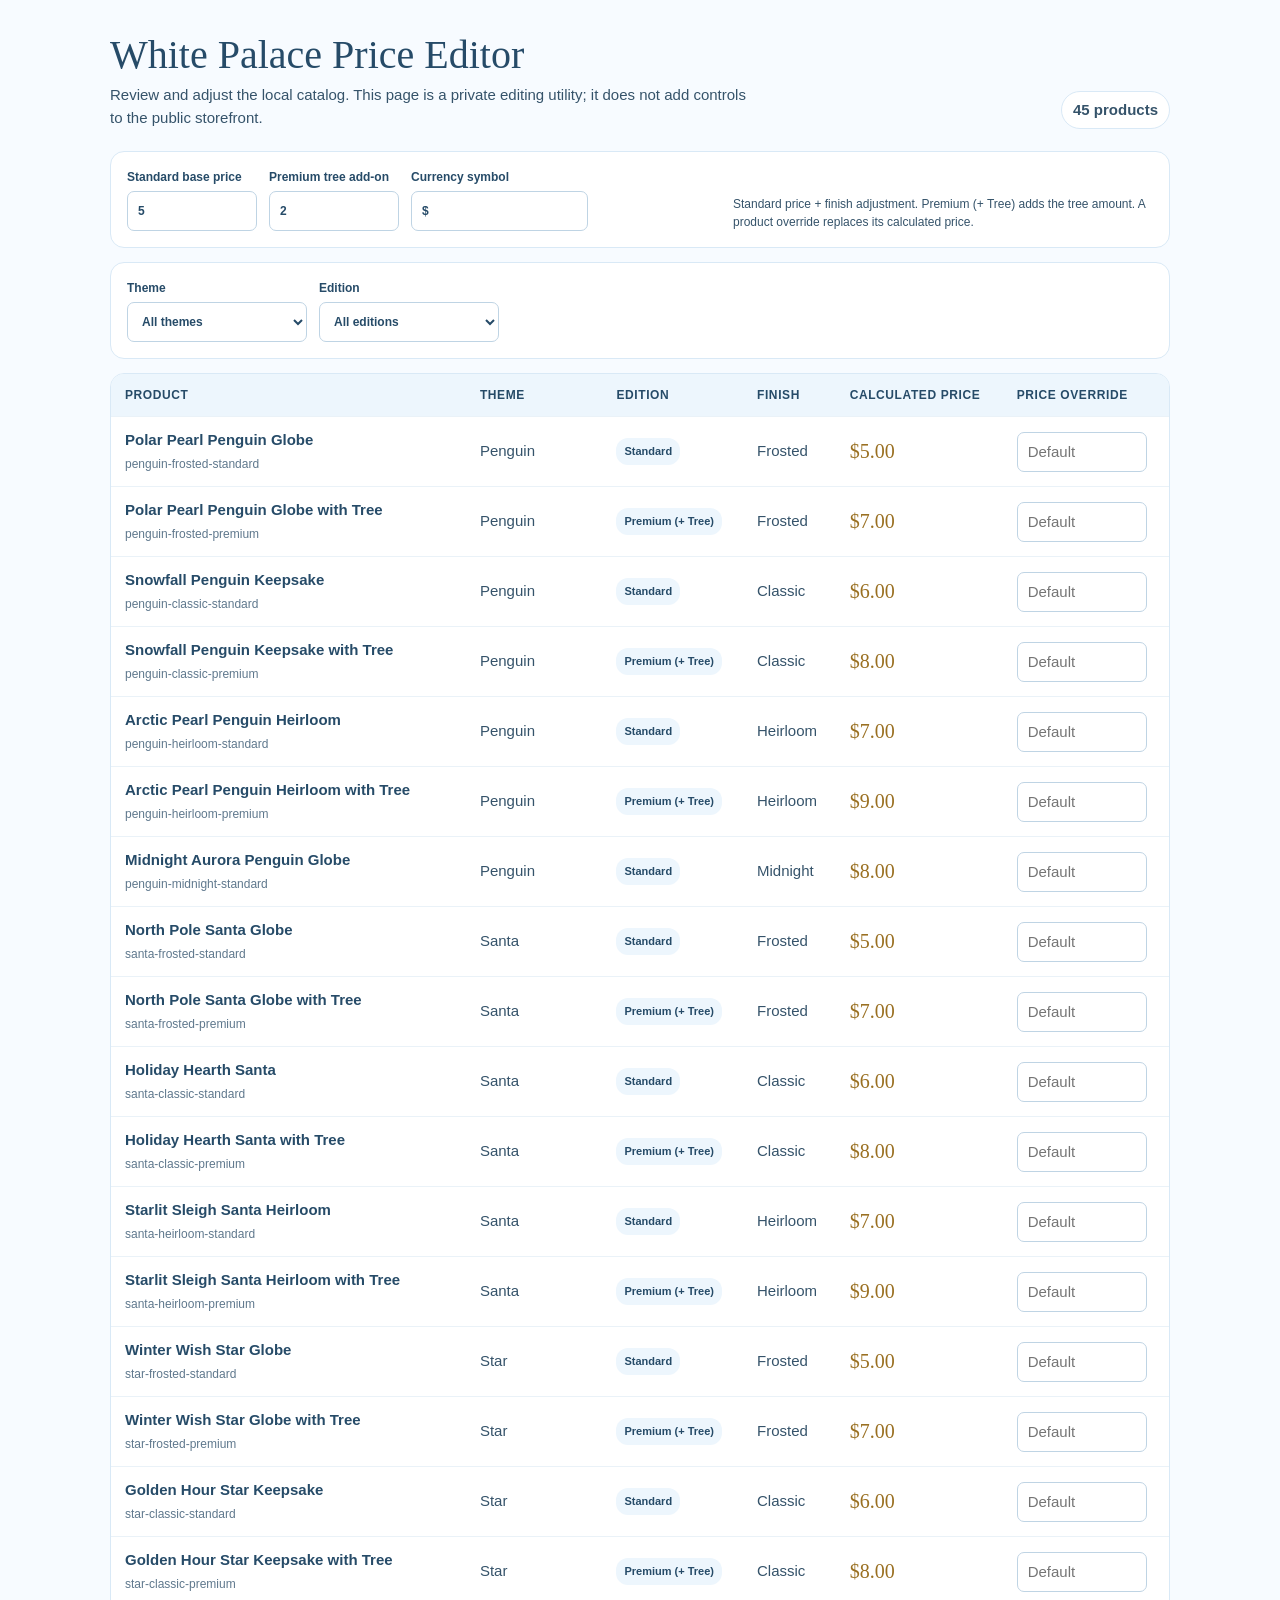
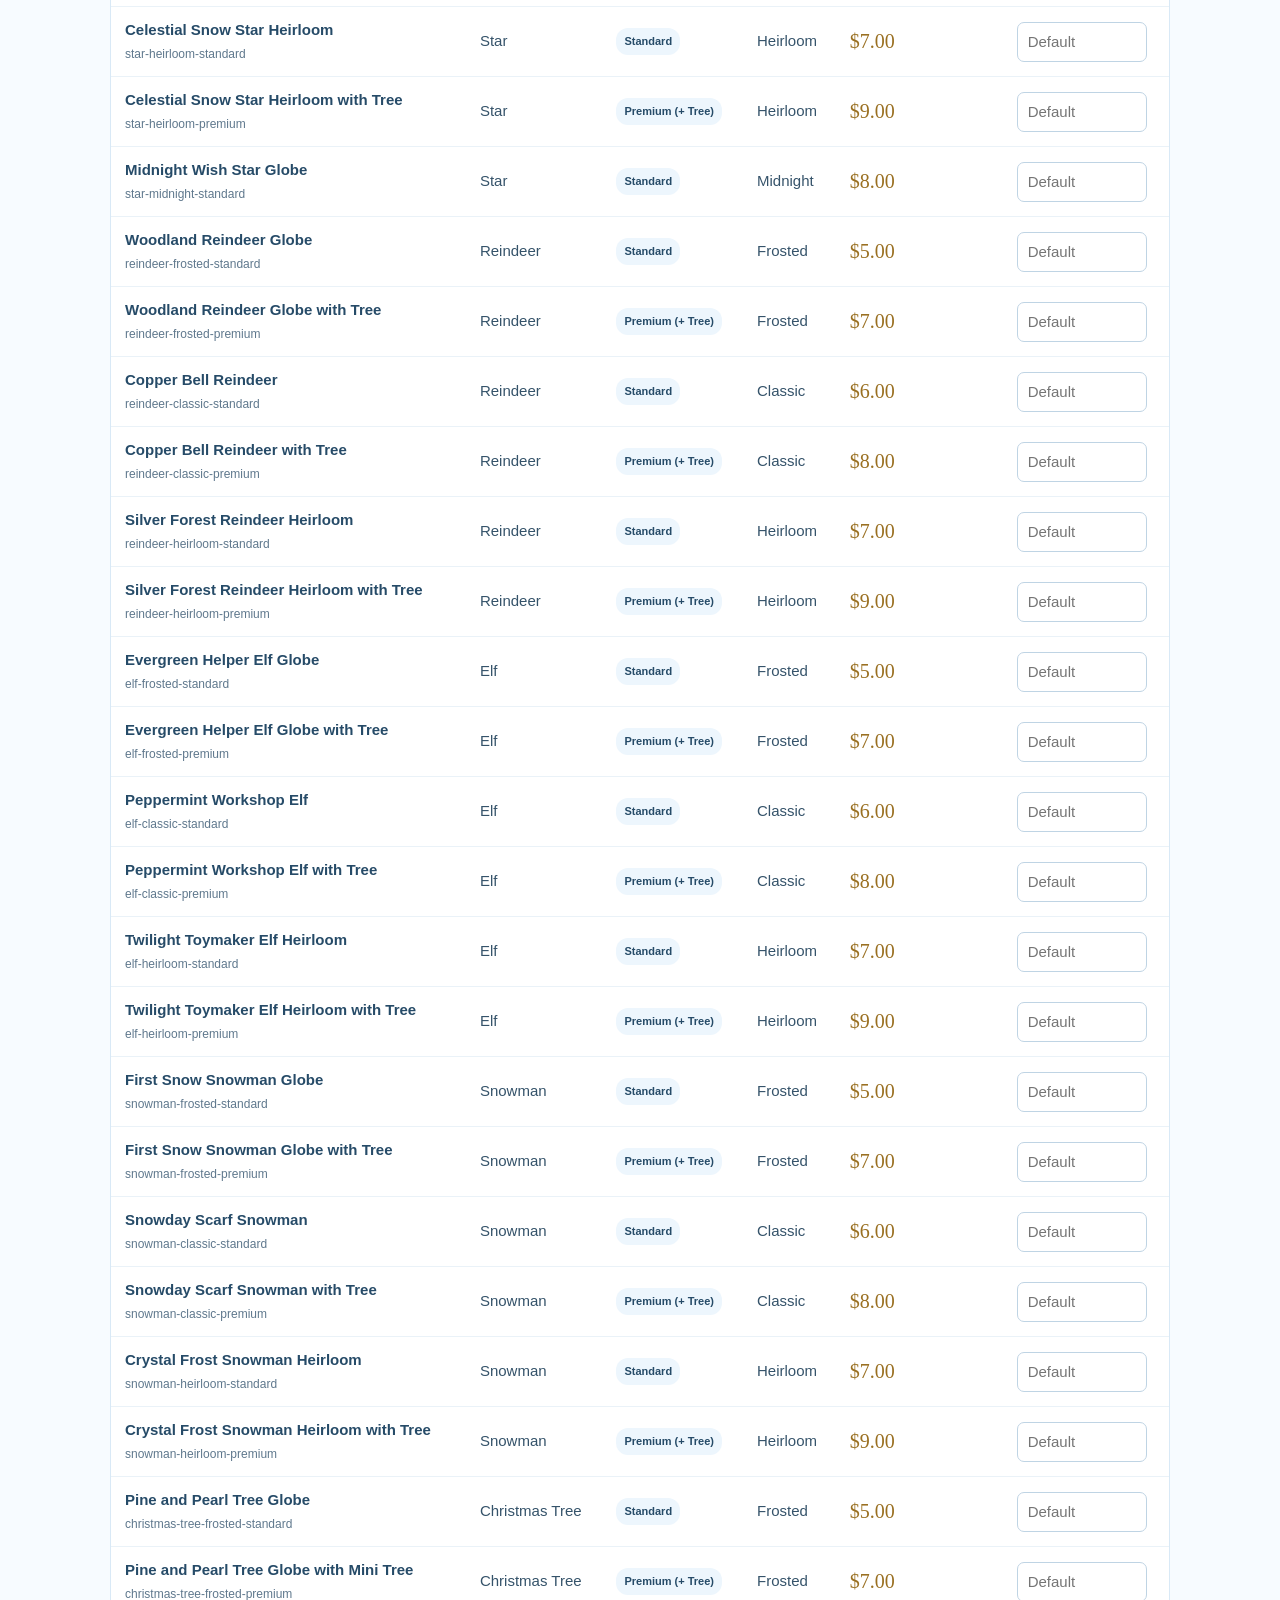
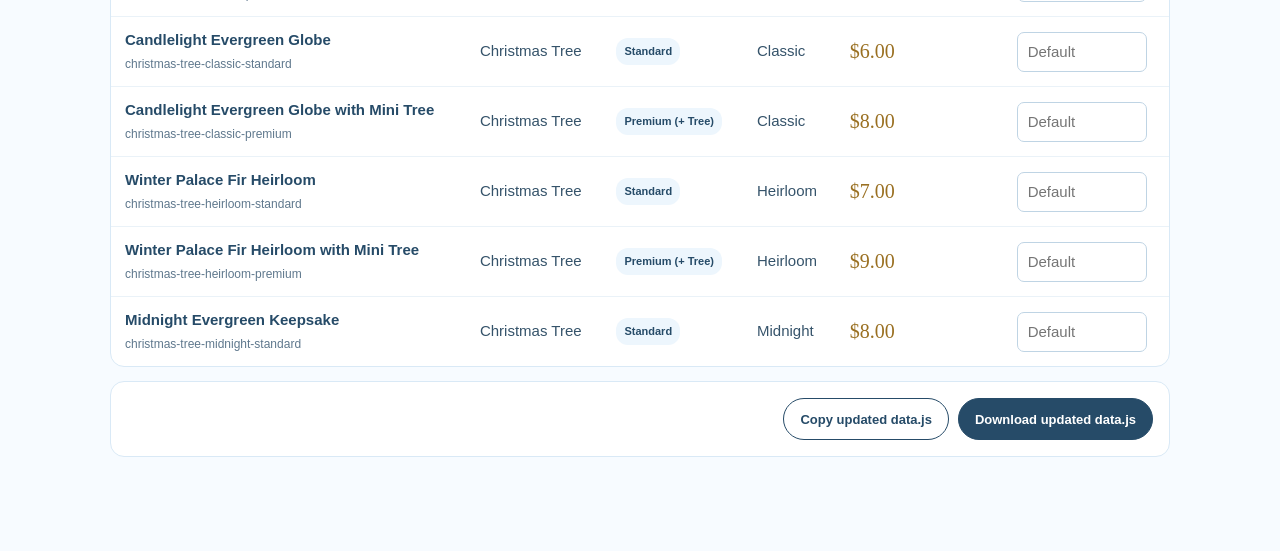
==== price-editor.html @ 303f7d21 "Make Prices Easier To Edit" ====
<!DOCTYPE html>
<html lang="en">
<head>
  <meta charset="UTF-8">
  <meta name="viewport" content="width=device-width, initial-scale=1.0">
  <meta name="theme-color" content="#F7FBFF">
  <title>White Palace | Local Price Editor</title>
  <style>
    :root {
      color-scheme:light;
      --page:#f7fbff; --white:#fff; --navy:#264b68; --slate:#35536a;
      --ice:#4f86af; --border:#d9e9f6; --gold:#9a7022;
    }
    * { box-sizing:border-box; }
    body { margin:0; background:var(--page); color:var(--slate); font:15px/1.5 "Segoe UI",Arial,sans-serif; }
    main { max-width:1100px; margin:34px auto; padding:0 20px 60px; }
    header { display:flex; align-items:end; justify-content:space-between; gap:20px; margin-bottom:22px; }
    h1 { margin:0; color:var(--navy); font:40px/1.05 Georgia,serif; }
    header p { margin:8px 0 0; max-width:640px; }
    .badge { padding:7px 11px; border:1px solid var(--border); border-radius:20px; background:var(--white); font-weight:700; white-space:nowrap; }
    .price-settings,.filters,.toolbar {
      display:flex; align-items:end; flex-wrap:wrap; gap:12px; padding:16px;
      border:1px solid var(--border); border-radius:14px; background:var(--white);
    }
    .price-settings { margin-bottom:14px; }
    label { display:grid; gap:5px; color:var(--navy); font-size:12px; font-weight:800; }
    input,select {
      height:40px; min-width:130px; padding:0 10px; border:1px solid #bfd4e4; border-radius:7px;
      background:#fff; color:var(--navy); font:inherit;
    }
    input[type=number] { width:130px; }
    .hint { margin:0 0 0 auto; max-width:420px; color:var(--slate); font-size:12px; }
    .filters { margin-bottom:14px; }
    .filters label { min-width:180px; }
    .table-wrap { overflow:auto; border:1px solid var(--border); border-radius:14px; background:var(--white); }
    table { width:100%; min-width:740px; border-collapse:collapse; text-align:left; }
    th,td { padding:12px 14px; border-bottom:1px solid #eaf2f8; vertical-align:middle; }
    th { position:sticky; top:0; background:#edf6fd; color:var(--navy); font-size:12px; text-transform:uppercase; letter-spacing:.6px; }
    tbody tr:last-child td { border-bottom:0; }
    .product-name { display:block; color:var(--navy); font-weight:800; }
    .subtle { color:#5f788d; font-size:12px; }
    .edition { display:inline-block; padding:5px 8px; border-radius:12px; background:#edf6fd; color:var(--navy); font-size:11px; font-weight:800; white-space:nowrap; }
    .money { color:var(--gold); font:20px Georgia,serif; white-space:nowrap; }
    .override-input { width:120px; min-width:120px; }
    .toolbar { justify-content:space-between; align-items:center; margin-top:14px; }
    .actions { display:flex; flex-wrap:wrap; gap:9px; }
    button {
      min-height:42px; padding:0 16px; border:1px solid var(--navy); border-radius:22px;
      background:var(--navy); color:#fff; font:700 13px "Segoe UI",Arial,sans-serif; cursor:pointer;
    }
    button.secondary { background:#fff; color:var(--navy); }
    button:hover { background:var(--ice); border-color:var(--ice); color:#fff; }
    .status { min-height:20px; margin:0; font-size:12px; color:var(--navy); }
    .empty { padding:30px; text-align:center; }
    @media(max-width:640px) {
      main { margin-top:22px; padding:0 12px 40px; }
      header { align-items:start; flex-direction:column; }
      h1 { font-size:34px; }
      .hint { margin:0; }
      .toolbar { align-items:start; flex-direction:column; }
    }
  </style>
</head>
<body>
  <main>
    <header>
      <div>
        <h1>White Palace Price Editor</h1>
        <p>Review and adjust the local catalog. This page is a private editing utility; it does not add controls to the public storefront.</p>
      </div>
      <span class="badge" id="itemCount">45 products</span>
    </header>

    <section class="price-settings" aria-label="Global prices">
      <label>Standard base price
        <input id="standardPrice" type="number" min="0" step="0.01">
      </label>
      <label>Premium tree add-on
        <input id="treeAddon" type="number" min="0" step="0.01">
      </label>
      <label>Currency symbol
        <input id="currencySymbol" type="text" maxlength="5">
      </label>
      <p class="hint">Standard price + finish adjustment. Premium (+ Tree) adds the tree amount. A product override replaces its calculated price.</p>
    </section>

    <section class="filters" aria-label="Catalog filters">
      <label>Theme
        <select id="themeFilter"><option value="all">All themes</option></select>
      </label>
      <label>Edition
        <select id="editionFilter">
          <option value="all">All editions</option>
          <option value="standard">Standard</option>
          <option value="premium-tree">Premium (+ Tree)</option>
        </select>
      </label>
    </section>

    <div class="table-wrap">
      <table>
        <thead>
          <tr>
            <th>Product</th><th>Theme</th><th>Edition</th><th>Finish</th><th>Calculated price</th><th>Price override</th>
          </tr>
        </thead>
        <tbody id="catalogRows"></tbody>
      </table>
    </div>

    <section class="toolbar">
      <p class="status" id="status" role="status" aria-live="polite"></p>
      <div class="actions">
        <button class="secondary" type="button" id="copyData">Copy updated data.js</button>
        <button type="button" id="downloadData">Download updated data.js</button>
      </div>
    </section>
  </main>

  <script type="module">
    import { CATALOG_ITEMS, PRICING_CONFIG, THEMES } from "./data.js";

    const config = {
      standardPrice: PRICING_CONFIG.standardPrice,
      premiumTreeAddon: PRICING_CONFIG.premiumTreeAddon,
      currencySymbol: PRICING_CONFIG.currencySymbol,
      finishPriceAdjustments: { ...PRICING_CONFIG.finishPriceAdjustments }
    };
    const items = CATALOG_ITEMS.map((item) => ({ ...item }));
    const rows = document.getElementById("catalogRows");
    const status = document.getElementById("status");
    const themeFilter = document.getElementById("themeFilter");
    const editionFilter = document.getElementById("editionFilter");

    THEMES.forEach((theme) => themeFilter.add(new Option(theme, theme)));
    document.getElementById("standardPrice").value = config.standardPrice;
    document.getElementById("treeAddon").value = config.premiumTreeAddon;
    document.getElementById("currencySymbol").value = config.currencySymbol;
    document.getElementById("itemCount").textContent = `${items.length} products`;

    function currentPrice(item) {
      if (Number.isFinite(item.priceOverride)) return item.priceOverride;
      const addon = item.hasTree || item.edition === "premium-tree" ? config.premiumTreeAddon : 0;
      return config.standardPrice + addon + (config.finishPriceAdjustments[item.finish] || 0);
    }

    function priceText(value) {
      return `${config.currencySymbol}${value.toFixed(2)}`;
    }

    function render() {
      const visible = items.filter((item) =>
        (themeFilter.value === "all" || item.theme === themeFilter.value) &&
        (editionFilter.value === "all" || item.edition === editionFilter.value)
      );
      rows.innerHTML = "";

      visible.forEach((item) => {
        const row = document.createElement("tr");
        const editionLabel = item.edition === "premium-tree" ? "Premium (+ Tree)" : "Standard";
        row.innerHTML = `
          <td><span class="product-name"></span><span class="subtle">${item.id}</span></td>
          <td></td>
          <td><span class="edition"></span></td>
          <td></td>
          <td class="money"></td>
          <td><input class="override-input" type="number" min="0" step="0.01" aria-label="Price override for ${item.name}" placeholder="Default"></td>`;
        row.querySelector(".product-name").textContent = item.name;
        row.children[1].textContent = item.theme;
        row.querySelector(".edition").textContent = editionLabel;
        row.children[3].textContent = item.finish;
        row.querySelector(".money").textContent = priceText(currentPrice(item));
        const override = row.querySelector(".override-input");
        override.value = Number.isFinite(item.priceOverride) ? item.priceOverride : "";
        override.addEventListener("input", () => {
          if (override.value === "") delete item.priceOverride;
          else item.priceOverride = Number(override.value);
          row.querySelector(".money").textContent = priceText(currentPrice(item));
        });
        rows.appendChild(row);
      });

      if (!visible.length) {
        rows.innerHTML = '<tr><td class="empty" colspan="6">No products match these filters.</td></tr>';
      }
    }

    function makeSource() {
      const cleanItems = items.map((item) => {
        const clean = { ...item };
        if (!Number.isFinite(clean.priceOverride)) delete clean.priceOverride;
        return clean;
      });
      return `/*
 * WHITE PALACE CATALOG AND PRICING
 * Change STANDARD_PRICE once to update every Standard globe's base price.
 * Change PREMIUM_TREE_ADDON once to update every Premium (+ Tree) globe's extra cost.
 * A finish adjustment is added after those values. Set priceOverride on one catalog item
 * to replace its calculated price when that individual product needs a special price.
 */
const STANDARD_PRICE = ${Number(config.standardPrice)};
const PREMIUM_TREE_ADDON = ${Number(config.premiumTreeAddon)};
const CURRENCY_SYMBOL = ${JSON.stringify(config.currencySymbol)};
const FINISH_PRICE_ADJUSTMENTS = ${JSON.stringify(config.finishPriceAdjustments, null, 2)};

export const PRICING_CONFIG = Object.freeze({
  standardPrice: STANDARD_PRICE,
  premiumTreeAddon: PREMIUM_TREE_ADDON,
  currencySymbol: CURRENCY_SYMBOL,
  finishPriceAdjustments: Object.freeze({ ...FINISH_PRICE_ADJUSTMENTS })
});

export function getItemPrice(item) {
  if (Number.isFinite(item.priceOverride)) return item.priceOverride;
  const treeAddon = item.hasTree || item.edition === "premium-tree" ? PREMIUM_TREE_ADDON : 0;
  const finishAdjustment = FINISH_PRICE_ADJUSTMENTS[item.finish] || 0;
  return STANDARD_PRICE + treeAddon + finishAdjustment;
}

// IDs retain the storefront's existing URL format so saved product links continue to work.
export const CATALOG_ITEMS = ${JSON.stringify(cleanItems, null, 2)};

export const THEMES = Object.freeze([...new Set(CATALOG_ITEMS.map((item) => item.theme))]);
`;
    }

    document.getElementById("standardPrice").addEventListener("input", (event) => {
      config.standardPrice = Math.max(0, Number(event.target.value) || 0);
      render();
    });
    document.getElementById("treeAddon").addEventListener("input", (event) => {
      config.premiumTreeAddon = Math.max(0, Number(event.target.value) || 0);
      render();
    });
    document.getElementById("currencySymbol").addEventListener("input", (event) => {
      config.currencySymbol = event.target.value || "$";
      render();
    });
    themeFilter.addEventListener("change", render);
    editionFilter.addEventListener("change", render);

    document.getElementById("downloadData").addEventListener("click", () => {
      const blob = new Blob([makeSource()], { type: "text/javascript;charset=utf-8" });
      const url = URL.createObjectURL(blob);
      const anchor = document.createElement("a");
      anchor.href = url;
      anchor.download = "data.js";
      document.body.appendChild(anchor);
      anchor.click();
      anchor.remove();
      window.setTimeout(() => URL.revokeObjectURL(url), 1000);
      status.textContent = "Updated data.js downloaded. Replace the existing catalog file with the downloaded file.";
    });

    document.getElementById("copyData").addEventListener("click", async () => {
      const source = makeSource();
      try {
        await navigator.clipboard.writeText(source);
        status.textContent = "Updated data.js copied to the clipboard.";
      } catch (error) {
        status.textContent = "Clipboard access is unavailable here. Use Download updated data.js instead.";
      }
    });

    render();
  </script>
</body>
</html>
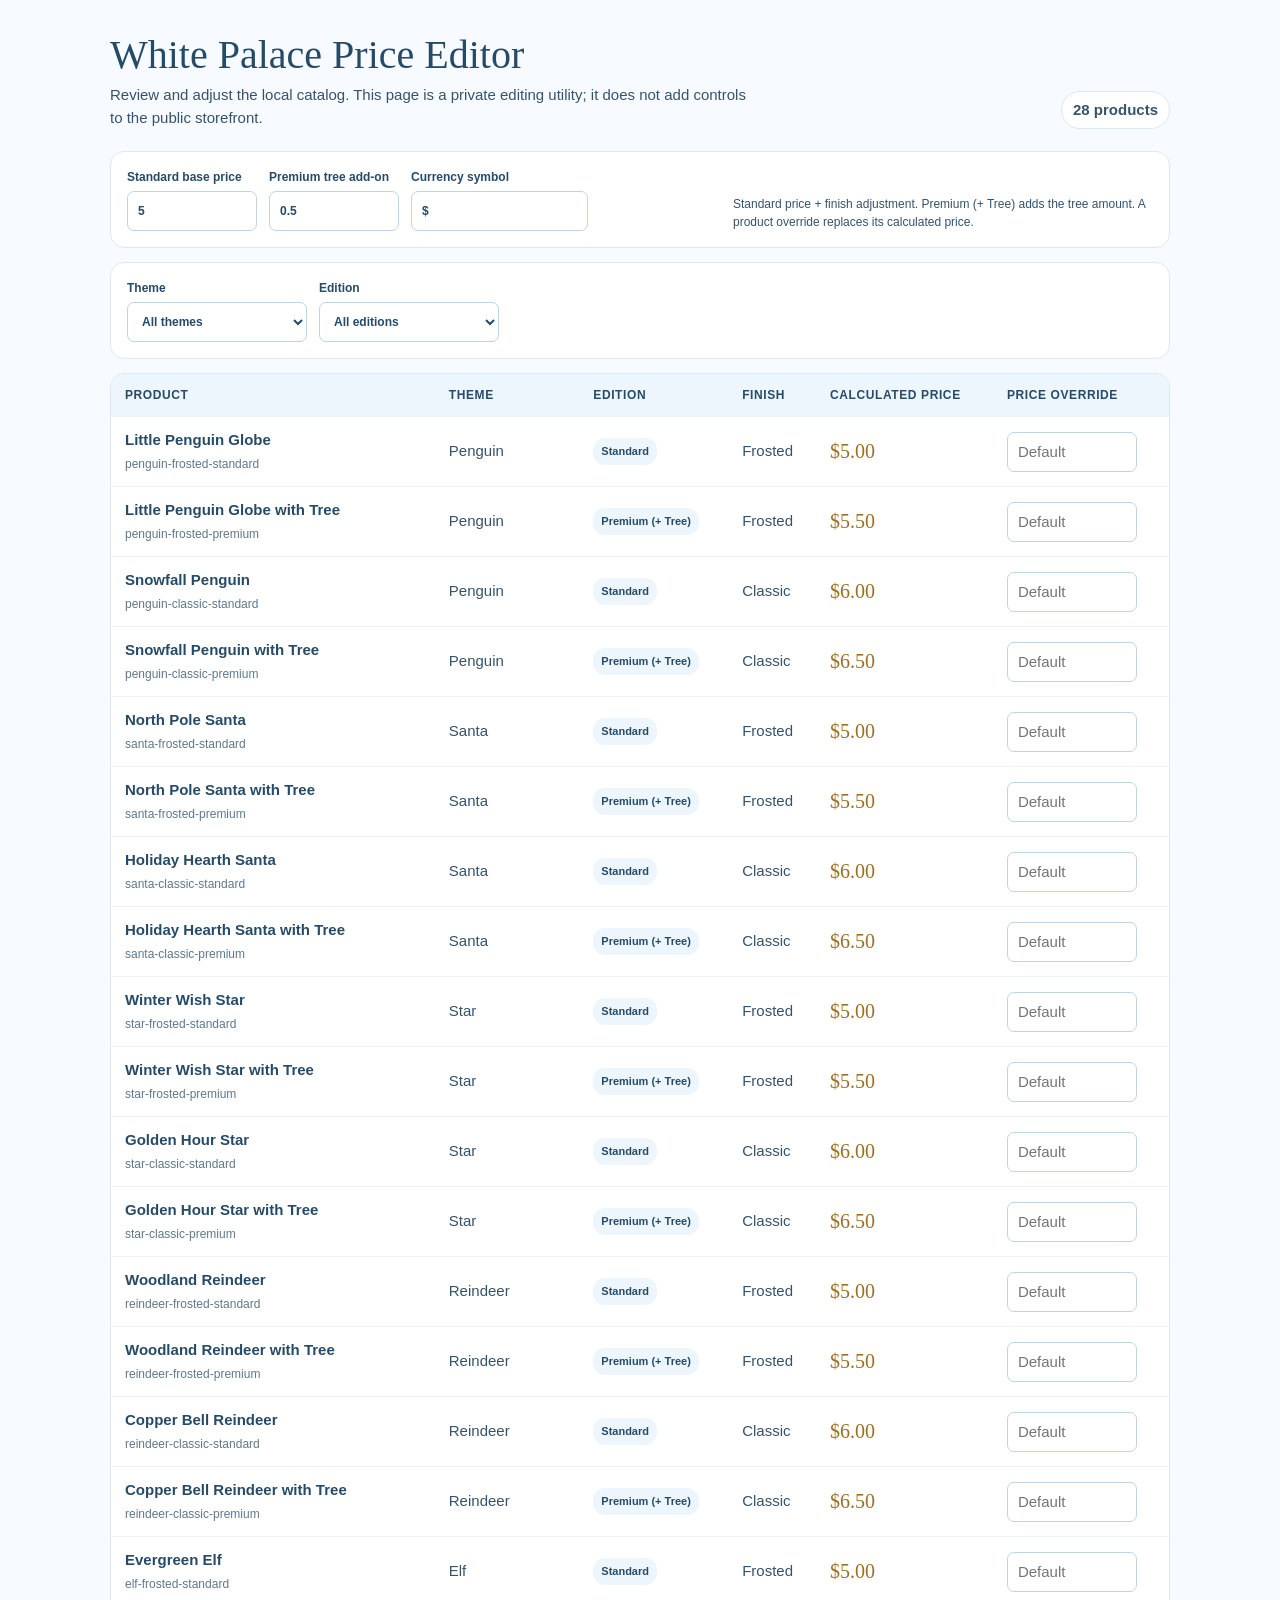
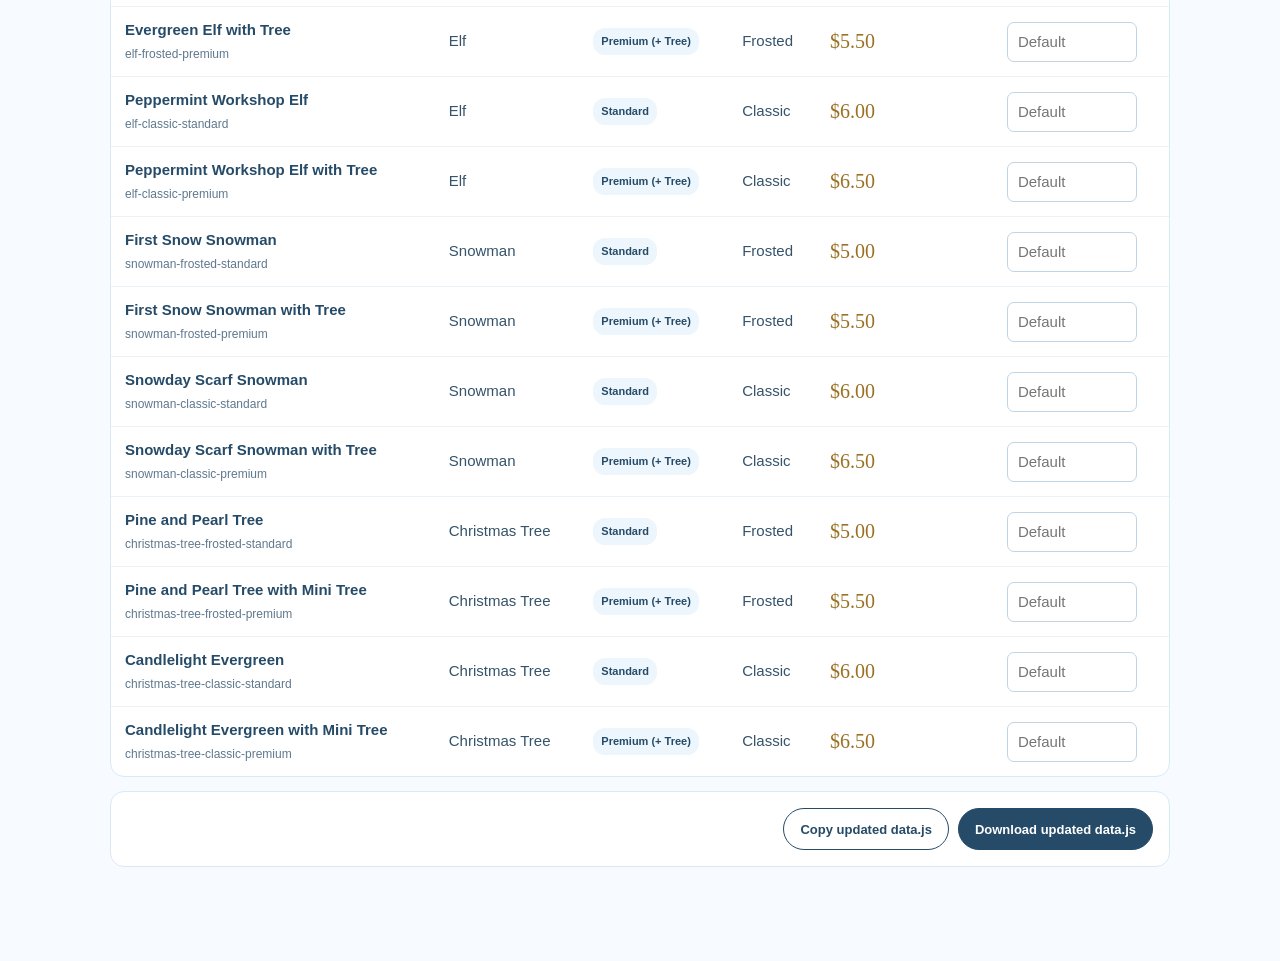
==== commit 39e8d0ba: "Polsihed Prices / UI" ====
--- a/price-editor.html
+++ b/price-editor.html
@@ -68,7 +68,7 @@
         <h1>White Palace Price Editor</h1>
         <p>Review and adjust the local catalog. This page is a private editing utility; it does not add controls to the public storefront.</p>
       </div>
-      <span class="badge" id="itemCount">45 products</span>
+      <span class="badge" id="itemCount">28 products</span>
     </header>
 
     <section class="price-settings" aria-label="Global prices">
